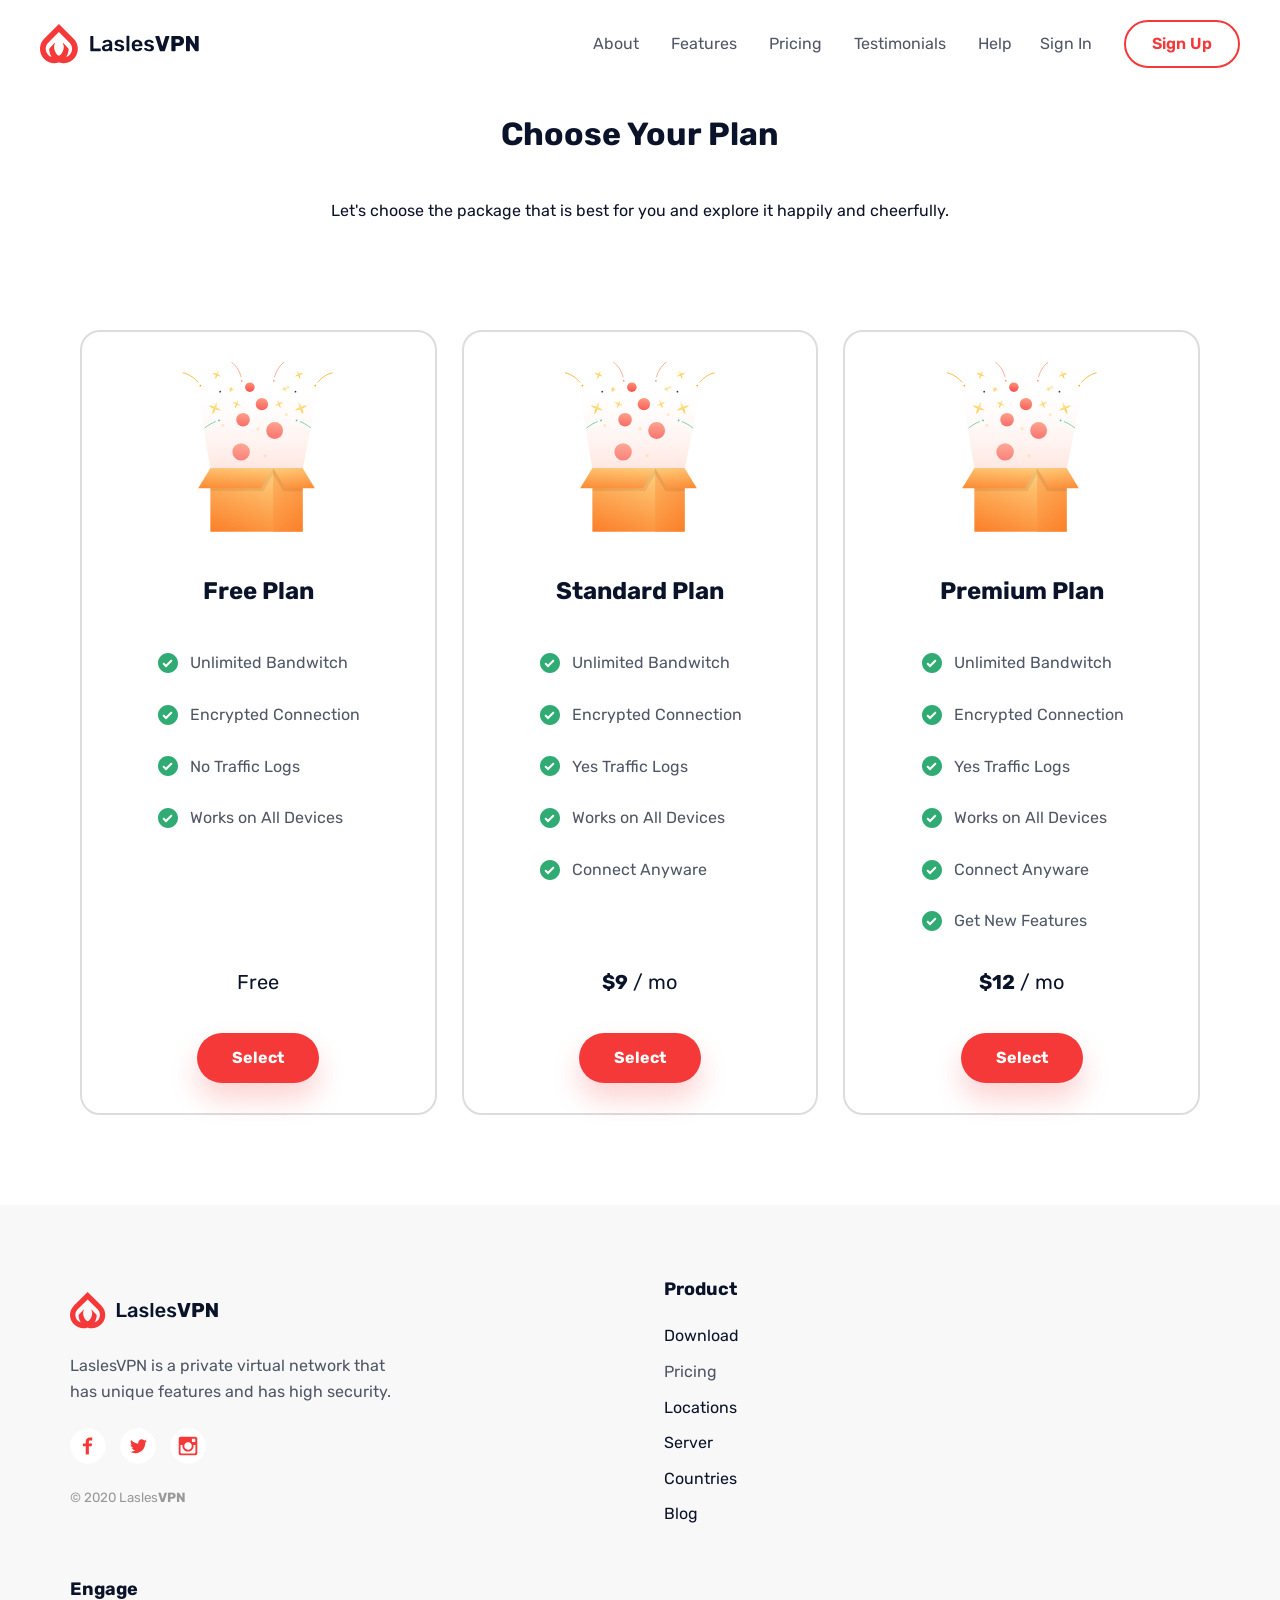
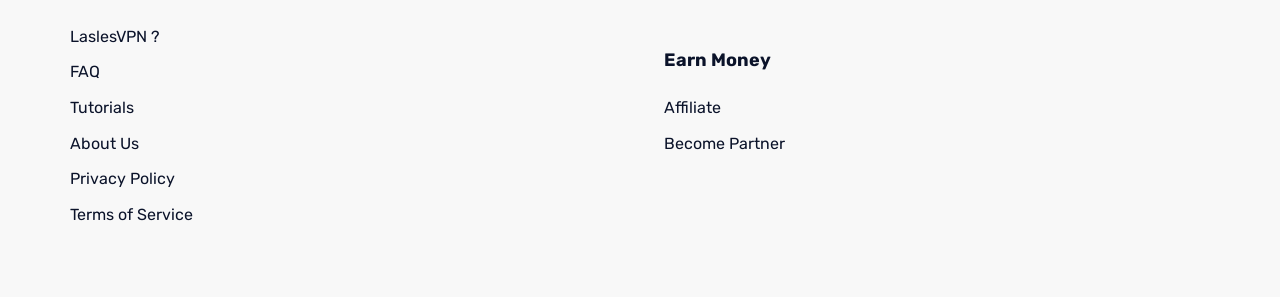
==== pricing.html @ acd6c8be "Finally done, and validated" ====
<!DOCTYPE html>
<html lang="en">

<head>
    <meta charset="UTF-8">
    <meta name="viewport" content="width=device-width, initial-scale=1.0">
    <title>Pricing - LaslesVPN</title>

    <link rel="preconnect" href="https://fonts.googleapis.com">
    <link rel="preconnect" href="https://fonts.gstatic.com" crossorigin>
    <link href="https://fonts.googleapis.com/css2?family=Open+Sans:ital,wght@0,300..800;1,300..800&family=Rubik:ital,wght@0,300..900;1,300..900&display=swap" rel="stylesheet">

    <link rel="stylesheet" href="styles/style.css">
</head>

<body>
<nav class="navigation" aria-label="Main navigation">
    <div class="interno">
      <a class="logo" aria-current="page" href="./index.html" aria-label="LaslesVPN home">
        <img src="./images/Logo.svg" alt="LaslesVPN logo" height="40">
      </a>

      <div class="principal">
        <ul class="links" aria-label="Website pages">
          <li><a class="disabled" href="#">About</a></li>
          <li><a class="disabled" href="#">Features</a></li>
          <li><a href="./pricing.html">Pricing</a></li>
          <li><a href="./testimonials.html">Testimonials</a></li>
          <li><a class="disabled" href="#">Help</a></li>
        </ul>

        <ul class="account" aria-label="Account links">
          <li><a class="disabled" href="#">Sign In</a></li>
          <li><a class="signup disabled" href="#">Sign Up</a></li>
        </ul>
      </div>
    </div>
  </nav>

    <!-- Header -->
    <header class="hero">
        <div class="width">
            <div class="copy">
                <h1>Choose Your Plan</h1>
                <p>Let's choose the package that is best for you and explore it happily and cheerfully.</p>
            </div>
        </div>
    </header>

    <!-- Pricing plans -->
    <main>

        <section class="plans width" aria-label="Available pricing plans">

            <div class="cards">

                <!-- Free Plan -->
                <article class="card" aria-labelledby="free-title">

                    <img class="picture" src="./images/Premium.svg"
                        alt="Illustration of an open box with fireworks">

                    <div class="copy">

                        <h2 id="free-title">Free Plan</h2>

                        <ul class="items" aria-label="Free plan features">
                            <li><img src="./images/check.svg" alt="" aria-hidden="true">Unlimited Bandwitch</li>
                            <li><img src="./images/check.svg" alt="" aria-hidden="true">Encrypted Connection</li>
                            <li><img src="./images/check.svg" alt="" aria-hidden="true">No Traffic Logs</li>
                            <li><img src="./images/check.svg" alt="" aria-hidden="true">Works on All Devices</li>
                        </ul>

                        <p class="price">Free</p>

                        <a href="https://unsplash.com/illustrations/man-sitting-on-chair-reading-newspaper-and-book-VMkhkmf66R4"
                            target="_blank"
                            rel="noopener noreferrer"
                            class="start"
                            aria-label="Select the Free Plan">
                            Select
                        </a>

                    </div>
                </article>

                <!-- Standard Plan -->
                <article class="card" aria-labelledby="standard-title">

                    <img class="picture" src="./images/Premium.svg"
                        alt="Illustration of an open box with fireworks">

                    <div class="copy">

                        <h2 id="standard-title">Standard Plan</h2>

                        <ul class="items" aria-label="Standard plan features">
                            <li><img src="./images/check.svg" alt="" aria-hidden="true">Unlimited Bandwitch</li>
                            <li><img src="./images/check.svg" alt="" aria-hidden="true">Encrypted Connection</li>
                            <li><img src="./images/check.svg" alt="" aria-hidden="true">Yes Traffic Logs</li>
                            <li><img src="./images/check.svg" alt="" aria-hidden="true">Works on All Devices</li>
                            <li><img src="./images/check.svg" alt="" aria-hidden="true">Connect Anyware</li>
                        </ul>

                        <p class="price"><strong>$9</strong> / mo</p>

                        <a href="https://unsplash.com/illustrations/man-sitting-on-chair-reading-newspaper-and-book-VMkhkmf66R4"
                            target="_blank"
                            rel="noopener noreferrer"
                            class="start"
                            aria-label="Select the Standard Plan">
                            Select
                        </a>

                    </div>
                </article>

                <!-- Premium Plan -->
                <article class="card" aria-labelledby="premium-title">

                    <img class="picture" src="./images/Premium.svg"
                        alt="Illustration of an open box with fireworks">

                    <div class="copy">

                        <h2 id="premium-title">Premium Plan</h2>

                        <ul class="items" aria-label="Premium plan features">
                            <li><img src="./images/check.svg" alt="" aria-hidden="true">Unlimited Bandwitch</li>
                            <li><img src="./images/check.svg" alt="" aria-hidden="true">Encrypted Connection</li>
                            <li><img src="./images/check.svg" alt="" aria-hidden="true">Yes Traffic Logs</li>
                            <li><img src="./images/check.svg" alt="" aria-hidden="true">Works on All Devices</li>
                            <li><img src="./images/check.svg" alt="" aria-hidden="true">Connect Anyware</li>
                            <li><img src="./images/check.svg" alt="" aria-hidden="true">Get New Features</li>
                        </ul>

                        <p class="price"><strong>$12</strong> / mo</p>

                        <a href="https://unsplash.com/illustrations/man-sitting-on-chair-reading-newspaper-and-book-VMkhkmf66R4"
                            target="_blank"
                            rel="noopener noreferrer"
                            class="start"
                            aria-label="Select the Premium Plan">
                            Select
                        </a>

                    </div>
                </article>

            </div>
        </section>

    </main>

    <!-- Footer -->
    <footer class="footer">

        <div class="width layout">

            <div class="about">

                <a href="./index.html" aria-label="LaslesVPN home">
                    <img class="footlogo" src="./images/Logo.svg" alt="LaslesVPN logo">
                </a>

                <p>
                    LaslesVPN is a private virtual network that has unique
                    features and has high security.
                </p>

                <nav class="social" aria-label="Social media links">

                    <a href="https://www.facebook.com/" aria-label="Facebook">
                        <img src="./images/Facebook.svg" alt="" aria-hidden="true">
                    </a>

                    <a href="https://x.com/?lang=es" aria-label="Twitter">
                        <img src="./images/Twitter.svg" alt="" aria-hidden="true">
                    </a>

                    <a href="https://www.instagram.com/" aria-label="Instagram">
                        <img src="./images/Instagram.svg" alt="" aria-hidden="true">
                    </a>

                </nav>

                <small>&copy; 2020 Lasles<strong>VPN</strong></small>

            </div>

            <div class="menu">
                <h2 id="product-title">Product</h2>

                <span class="disabled">Download</span>
                <a href="./pricing.html" aria-current="page">Pricing</a>
                <span class="disabled">Locations</span>
                <span class="disabled">Server</span>
                <span class="disabled">Countries</span>
                <span class="disabled">Blog</span>

            </div>

            <div class="menu">
                <h2 id="engage-title">Engage</h2>

                <span class="disabled">LaslesVPN ?</span>
                <span class="disabled">FAQ</span>
                <span class="disabled">Tutorials</span>
                <span class="disabled">About Us</span>
                <span class="disabled">Privacy Policy</span>
                <span class="disabled">Terms of Service</span>

            </div>

            <div class="menu">
                <h2 id="money-title">Earn Money</h2>

                <span class="disabled">Affiliate</span>
                <span class="disabled">Become Partner</span>

            </div>

        </div>

    </footer>

</body>
</html>
---- styles/style.css ----
:root {
  --text: #0b132a;
  --muted: #4f5665;
  --accent: #f53838;
  --pale: #f8f8f8;
  --white: #fff;
  --content-width: 1140px;
}
html{
  scroll-behavior: smooth;
}
* {
  box-sizing: border-box;
}

body {
  margin: 0;
  color: var(--text);
  background: var(--white);
  font-family: "Rubik", "Open Sans", sans-serif;
  line-height: 1.6;
}

img {
  display: block;
  max-width: 100%;
}

a {
  color: inherit;
  text-decoration: none;
}

button {
  font: inherit;
}

.width {
  width: min(var(--content-width), calc(100% - 48px));
  margin-inline: auto;
}

/******************************
          Nav
******************************/

.navigation {
  position: relative;
  z-index: 5;
  background: var(--white);
}

.interno {
  width: min(1200px, calc(100% - 48px));
  min-height: 88px;
  margin: 0 auto;
  display: flex;
  align-items: center;
  justify-content: space-between;
}

.logo img {
  width: auto;
}

.principal {
  display: flex;
  align-items: center;
  justify-content: space-between;
  gap: 28px;
}

.links, .account {
  display: flex;
  align-items: center;
  gap: 32px;
  padding: 0;
  margin: 0;
  list-style: none;
}

.links {
  margin-inline: auto;
}

.links a, .account a {
  color: var(--muted);
  transition: color .2s ease;
}

.links a:hover, .account a:hover {
  color: var(--accent);
}

.disabled {
  cursor: not-allowed;
}

.signup {
  display: inline-block;
  padding: 9px 26px;
  border: 2px solid var(--accent);
  border-radius: 30px;
  color: var(--accent) !important;
  font-weight: 600;
}

/******************************
          cabeza
******************************/
.cabeza {
  padding: 66px 0 54px;
}

.layout {
  display: grid;
  grid-template-columns: 1fr 1fr;
  align-items: center;
  gap: 48px;
}

.texto01 h1 {
  max-width: 560px;
  margin: 0;
  font-size: clamp(2.25rem, 4vw, 3.15rem);
  line-height: 1.35;
  font-weight: 500;
}

.texto01 p {
  margin: 28px 0;
}

.start {
  padding: 14px 48px;
  border: 0;
  border-radius: 10px;
  background: var(--accent);
  color: var(--white);
  font-weight: 700;
  box-shadow: 0 16px 28px rgba(245, 56, 56, .22);
  cursor: pointer;
}

.start:hover {
  background: #dc2929;
  transform:scale(1.1);
  transition:.5s;
}

.picture img {
  width: 100%;
}

/******************************
          Estatistics
******************************/

.stats {
  width: min(1040px, calc(100% - 48px));
  margin: 35px auto 95px;
}

.numbers {
  display: grid;
  grid-template-columns: repeat(3, 1fr);
  padding: 35px 20px;
  margin: 0;
  list-style: none;
  border-radius: 12px;
  box-shadow: 0 18px 45px rgba(13, 16, 37, .08);
}

.number {
  display: flex;
  align-items: center;
  justify-content: center;
  gap: 24px;
  padding: 8px 20px;
}

.number + .number {
  border-left: 2px solid #eee;
}

.number img {
  width: 48px;
  height: 48px;
  object-fit: contain;
}

.number h2 {
  margin: 0;
  font-size: 25px;
  line-height: 1.3;
}

.number p {
  margin: 3px 0 0;
  color: var(--muted);
}

/******************************
          Features
******************************/

.features {
  display: grid;
  grid-template-columns: 1fr 1fr;
  align-items: center;
  gap: 90px;
  padding-bottom: 100px;
}

.features h2 {
  max-width: 390px;
  margin: 0;
  font-size: 2rem;
  line-height: 1.4;
}

.items {
  display: grid;
  gap: 14px;
  padding: 0;
  margin: 0;
  list-style: none;
  color: var(--muted);
}

.items li {
  display: flex;
  align-items: center;
  gap: 12px;
}

.items img {
  width: 24px;
  height: 24px;
}
/******************************
          Network
******************************/

.network {
  display: flex;
  flex-direction: column;
  align-items: center;
  text-align: center;
  gap: 35px;
  padding-bottom: 100px;
}

.network .texto01 {
  max-width: 550px;
}

.network .picture {
  width: 100%;
}

.network .picture img {
  width: 100%;
  max-width: 1000px;
  margin: 0 auto;
}

.sponsors {
  display: flex;
  justify-content: center;
  align-items: center;
  width: 100%;
  padding: 40px 0;
}

.sponsors img {
  width: 100%;
  max-width: 1100px;
  height: auto;
  margin: 0 auto;
}

/******************************
          plans
******************************/
.plans {
    width: 100%;
    max-width: 1200px;
    margin: 50px auto;
    padding: 40px;
    background-color: #fff;
    border-radius: 30px;
    box-sizing: border-box;
}

/* Plans layout */
.cards {
    display: grid;
    grid-template-columns: repeat(3, 1fr);
    gap: 25px;
    align-items: stretch;
}

/* Individual plan cards */
.card {
    display: flex;
    flex-direction: column;
    align-items: center;
    padding: 30px 20px;
    border: 2px solid #dddddd;
    border-radius: 20px;
    box-sizing: border-box;
    text-align: center;
}

/* Plan illustration */
.picture {
    width: 100%;
    max-width: 150px;
    height: auto;
    margin-bottom: 20px;
}

/* Plan content */
.copy {
    display: flex;
    flex-direction: column;
    align-items: center;
    width: 100%;
    flex: 1;
}

/* Features list */
.items {
    list-style: none;
    padding: 0;
    margin: 20px 0;
    text-align: left;
}

.items li {
    display: flex;
    align-items: center;
    gap: 10px;
    margin-bottom: 12px;
}

/* Price */
.price {
    margin-top: auto;
    font-size: 20px;
}

/* Select button */
.start {
    display: inline-block;
    padding: 12px 35px;
    border-radius: 30px;
    text-decoration: none;
    margin-top: 15px;
}

.reviews {
    width: 100%;
    overflow: hidden;
}

.slides {
    display: flex;
    gap: 30px;
    overflow-x: auto;
    scroll-snap-type: x mandatory;
    scroll-behavior: smooth;
    scrollbar-width: none;
    padding: 10px 5px 20px;
}

.slides::-webkit-scrollbar {
    display: none;
}

.review {
    flex: 0 0 calc(50% - 15px);
    min-width: 0;
    box-sizing: border-box;
    padding: 30px;
    border: 2px solid #DDDDDD;
    border-radius: 30px;
    scroll-snap-align: start;
    background: #fff;
}

.review.active {
    border-color: #F53838;
}

.person {
    display: flex;
    align-items: center;
    gap: 15px;
    margin-bottom: 20px;
}

.avatar {
    width: 50px;
    height: 50px;
    border-radius: 50%;
    object-fit: cover;
}

.details {
    flex: 1;
}

.details h2 {
    font-size: 18px;
    margin: 0 0 5px;
}

.details p {
    font-size: 14px;
    color: #4F5665;
    margin: 0;
}

.rating {
    display: flex;
    align-items: center;
    gap: 8px;
}

.rating p {
    margin: 0;
}

.rating img {
    width: 16px;
}

.message {
    font-size: 16px;
    line-height: 1.7;
    color: #0B132A;
    margin: 0;
}
/******************************
          Pie
******************************/

.footer {
  padding: 70px 0;
  background: var(--pale);
}

.about p {
  max-width: 330px;
  margin: 24px 0;
  color: var(--muted);
}

.footlogo {
  width: 150px;
}

.social {
  display: flex;
  gap: 14px;
  margin: 20px 0;
}

.social a {
  display: block;
  width: 36px;
  height: 36px;
}

.social img {
  width: 100%;
  height: 100%;
}

.about small {
  color: #999;
}

.menu {
  display: flex;
  flex-direction: column;
  align-items: flex-start;
  gap: 10px;
}

.menu h2 {
  margin: 0 0 10px;
  font-size: 18px;
}

.menu a {
  color: var(--muted);
}

.menu a:hover {
  color: var(--accent);
}

/******************************
          Media Querie
******************************/

@media (max-width: 900px) {
  nav{
		padding:10px;
	}	
	.logo{
		background-color:transparent;
	}
	.logo img{
		width:65px;
	}
	nav .navigation{
		display: flex;
		justify-content: center;
		align-items: center;
	}
	nav ul{
		display:flex;
		justify-content:space-around;
		margin-left:50px;
	}
	nav a{
		padding-left:30px;
		padding-right:30px;
	}

  .interno {
    padding: 15px;
  }

  .principal {
    gap: 25px;
  }

  .links, .account {
    gap: 15px;
  }

  .panel {
    gap: 18px;
  }

  .links,.account {
    gap: 18px;
  }

  .layout {
    gap: 28px;
  }

  .features {
    gap: 45px;
  }

  .footer .layout {
    grid-template-columns: 1.5fr 1fr 1fr;
  }

  .about {
    grid-column: 1 / -1;
  }

  .cards {
    grid-template-columns: repeat(2, 1fr);
  }
}

@media (max-width: 620px) {

  .width,.interno, .stats {
    width: min(100% - 36px, var(--content-width));
  }

  .hero {
    padding-top: 38px;
  }

  .layout, .features {
    grid-template-columns: 1fr;
  }

  .texto01 {
    text-align: center;
  }

  .texto01 h1 {
    font-size: 2.1rem;
  }

  .hero .picture {
    grid-row: 1;
  }

  .stats {
    margin: 25px auto 65px;
  }

  .numbers {
    grid-template-columns: 1fr;
    padding: 18px;
  }

  .number {
    justify-content: flex-start;
    padding: 18px 12px;
  }

  .number + .number {
    border-left: 0;
    border-top: 1px solid #eee;
  }

  .features {
    gap: 35px;
    padding-bottom: 65px;
  }

  .features h2 {
    font-size: 1.75rem;
  }

  .slides {
    gap: 15px;
     display: flex;
    gap: 26px;
    overflow-x: auto;
    scroll-behavior: smooth;
    scroll-snap-type: x mandatory;
    scrollbar-width: none;
    padding: 10px 5px 20px;
  }

  .review {
    flex: 0 0 100%;
    padding: 25px;
  }

  .footer .layout {
    grid-template-columns: 1fr 1fr;
    gap: 35px 22px;
  }

  .about {
    grid-column: 1 / -1;
  }
  
  .plans {
    padding: 20px;
    margin: 20px auto;
  }

  .cards {
    grid-template-columns: 1fr;
  }

  .card {
    width: 100%;
  }
}
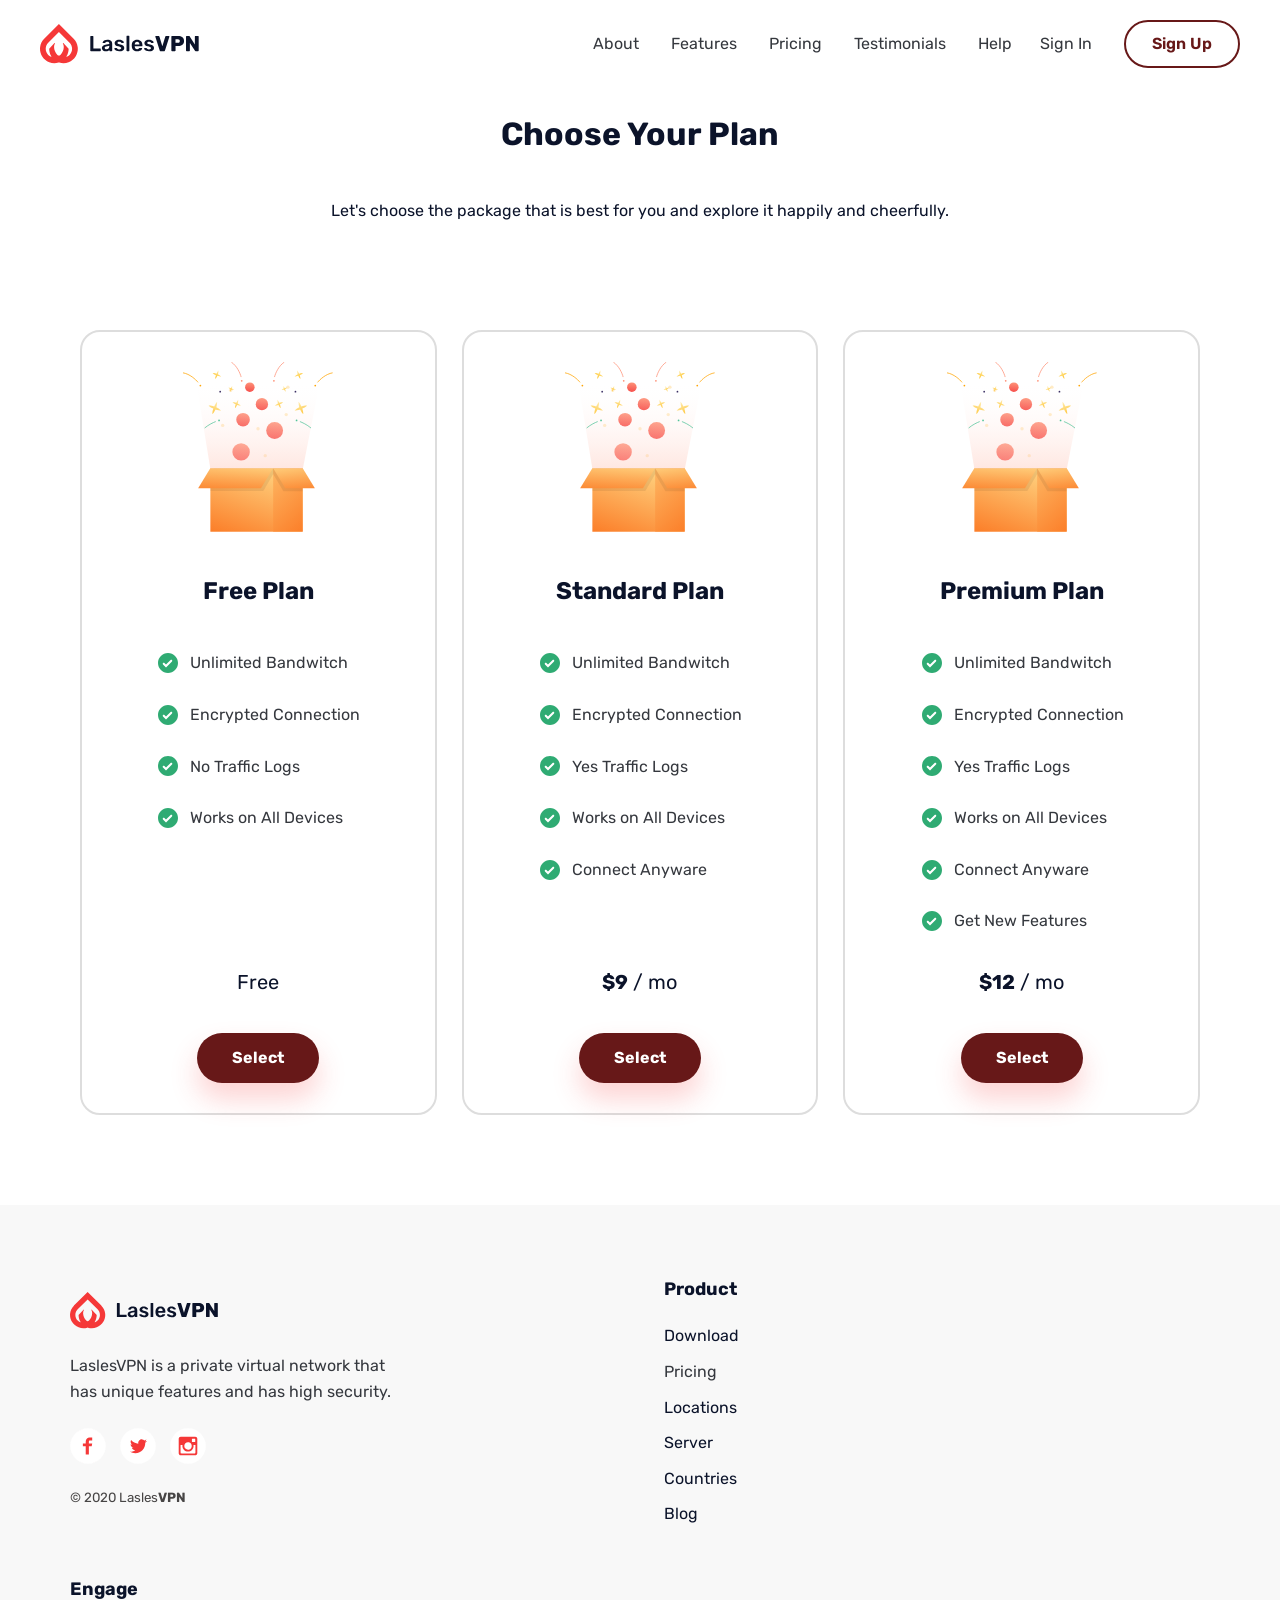
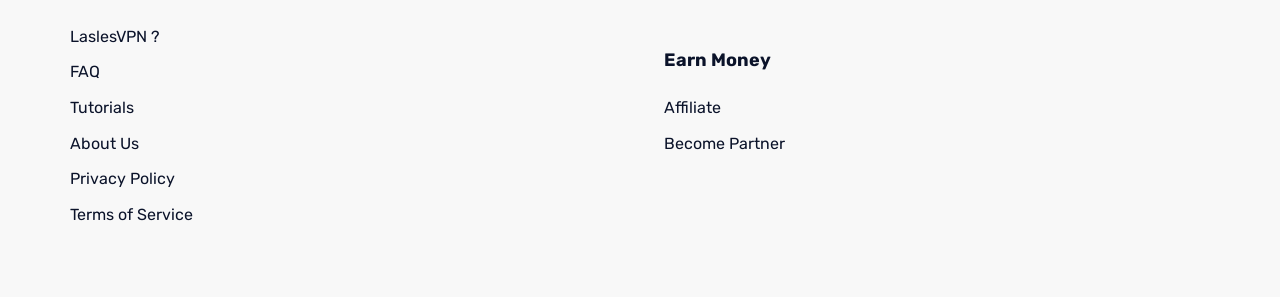
==== commit 74231741: "added more comments and a couple extra lines of code. also added the images of figma and a skip to m" ====
--- a/pricing.html
+++ b/pricing.html
@@ -37,7 +37,6 @@
     </div>
   </nav>
 
-    <!-- Header -->
     <header class="hero">
         <div class="width">
             <div class="copy">
@@ -47,14 +46,11 @@
         </div>
     </header>
 
-    <!-- Pricing plans -->
+
     <main>
-
         <section class="plans width" aria-label="Available pricing plans">
-
             <div class="cards">
-
-                <!-- Free Plan -->
+              
                 <article class="card" aria-labelledby="free-title">
 
                     <img class="picture" src="./images/Premium.svg"
@@ -73,27 +69,22 @@
 
                         <p class="price">Free</p>
 
-                        <a href="https://unsplash.com/illustrations/man-sitting-on-chair-reading-newspaper-and-book-VMkhkmf66R4"
+                        <a href="https://www.figma.com/design/fHip5a6C6ppIEnrxBz8uEq/FREEBIES-Landingpage-LaslesVPN--Community-?node-id=1-42&t=1ersn0eN70R41qM2-0"
                             target="_blank"
                             rel="noopener noreferrer"
                             class="start"
                             aria-label="Select the Free Plan">
                             Select
                         </a>
-
                     </div>
                 </article>
 
-                <!-- Standard Plan -->
+               
                 <article class="card" aria-labelledby="standard-title">
-
                     <img class="picture" src="./images/Premium.svg"
                         alt="Illustration of an open box with fireworks">
-
                     <div class="copy">
-
                         <h2 id="standard-title">Standard Plan</h2>
-
                         <ul class="items" aria-label="Standard plan features">
                             <li><img src="./images/check.svg" alt="" aria-hidden="true">Unlimited Bandwitch</li>
                             <li><img src="./images/check.svg" alt="" aria-hidden="true">Encrypted Connection</li>
@@ -101,30 +92,29 @@
                             <li><img src="./images/check.svg" alt="" aria-hidden="true">Works on All Devices</li>
                             <li><img src="./images/check.svg" alt="" aria-hidden="true">Connect Anyware</li>
                         </ul>
-
+<!--Strong means bold-->
                         <p class="price"><strong>$9</strong> / mo</p>
-
-                        <a href="https://unsplash.com/illustrations/man-sitting-on-chair-reading-newspaper-and-book-VMkhkmf66R4"
+                        <a href="https://www.figma.com/design/fHip5a6C6ppIEnrxBz8uEq/FREEBIES-Landingpage-LaslesVPN--Community-?node-id=1-39&t=1ersn0eN70R41qM2-0"
                             target="_blank"
                             rel="noopener noreferrer"
                             class="start"
                             aria-label="Select the Standard Plan">
                             Select
                         </a>
-
                     </div>
                 </article>
 
-                <!-- Premium Plan -->
+<!-- In my bootstrap version I used cards just like we did in class, I had a terrible time since I was not able to make them behave the right way
+ However, it was close to what I wanted it to be.-->
+
+ <!--In this version I used ul/li and a bunch of divs to make it look the same as the images. However, I do not have the arrouse not the portion that 
+ shows what comment you are on. I thought of a way of maybe doing the arrows. By downloading the graphic and then using that. However, I have spent to much time in this
+ assignment and I wasted way more time figuring out bootstrap-->
                 <article class="card" aria-labelledby="premium-title">
-
                     <img class="picture" src="./images/Premium.svg"
                         alt="Illustration of an open box with fireworks">
-
                     <div class="copy">
-
                         <h2 id="premium-title">Premium Plan</h2>
-
                         <ul class="items" aria-label="Premium plan features">
                             <li><img src="./images/check.svg" alt="" aria-hidden="true">Unlimited Bandwitch</li>
                             <li><img src="./images/check.svg" alt="" aria-hidden="true">Encrypted Connection</li>
@@ -136,23 +126,13 @@
 
                         <p class="price"><strong>$12</strong> / mo</p>
 
-                        <a href="https://unsplash.com/illustrations/man-sitting-on-chair-reading-newspaper-and-book-VMkhkmf66R4"
-                            target="_blank"
-                            rel="noopener noreferrer"
-                            class="start"
-                            aria-label="Select the Premium Plan">
-                            Select
-                        </a>
-
+                        <a href="https://www.figma.com/design/fHip5a6C6ppIEnrxBz8uEq/FREEBIES-Landingpage-LaslesVPN--Community-?node-id=1-36&t=1ersn0eN70R41qM2-0" target="_blank" rel="noopener noreferrer" class="start" aria-label="Select the Premium Plan"> Select</a>
                     </div>
                 </article>
-
             </div>
         </section>
-
     </main>
 
-    <!-- Footer -->
     <footer class="footer">
 
         <div class="width layout">
@@ -181,11 +161,8 @@
                     <a href="https://www.instagram.com/" aria-label="Instagram">
                         <img src="./images/Instagram.svg" alt="" aria-hidden="true">
                     </a>
-
                 </nav>
-
                 <small>&copy; 2020 Lasles<strong>VPN</strong></small>
-
             </div>
 
             <div class="menu">
@@ -197,7 +174,6 @@
                 <span class="disabled">Server</span>
                 <span class="disabled">Countries</span>
                 <span class="disabled">Blog</span>
-
             </div>
 
             <div class="menu">
@@ -209,20 +185,14 @@
                 <span class="disabled">About Us</span>
                 <span class="disabled">Privacy Policy</span>
                 <span class="disabled">Terms of Service</span>
-
             </div>
 
             <div class="menu">
                 <h2 id="money-title">Earn Money</h2>
-
                 <span class="disabled">Affiliate</span>
                 <span class="disabled">Become Partner</span>
-
             </div>
-
         </div>
-
     </footer>
-
 </body>
 </html>
--- a/styles/style.css
+++ b/styles/style.css
@@ -1,16 +1,30 @@
+/******************************
+          Basic Settings
+******************************/
+html{
+  scroll-behavior: smooth;
+}
+.skip-link {
+            background-color: black;
+            color:#ffffff;
+            padding: 8px 16px;
+            position: absolute;
+            top: -999px;
+            left: -999px;
+            z-index: 1000;
+        }
+
+        .skip-link:focus {
+            top:0;
+            left:0;
+        }
 :root {
   --text: #0b132a;
-  --muted: #4f5665;
-  --accent: #f53838;
+  --muted: #35383e;
+  --accent: #671818;
   --pale: #f8f8f8;
   --white: #fff;
   --content-width: 1140px;
-}
-html{
-  scroll-behavior: smooth;
-}
-* {
-  box-sizing: border-box;
 }
 
 body {
@@ -50,6 +64,10 @@
   background: var(--white);
 }
 
+.gordo:hover {
+  transform:scale(1.1);
+  transition:.5s;
+}
 .interno {
   width: min(1200px, calc(100% - 48px));
   min-height: 88px;
@@ -239,7 +257,7 @@
   height: 24px;
 }
 /******************************
-          Network
+          Network Section
 ******************************/
 
 .network {
@@ -281,7 +299,7 @@
 }
 
 /******************************
-          plans
+          Plans Page
 ******************************/
 .plans {
     width: 100%;
@@ -391,7 +409,7 @@
 }
 
 .review.active {
-    border-color: #F53838;
+    border-color: #9f1515;
 }
 
 .person {
@@ -444,7 +462,7 @@
     margin: 0;
 }
 /******************************
-          Pie
+          Pie de pagina
 ******************************/
 
 .footer {
@@ -480,7 +498,7 @@
 }
 
 .about small {
-  color: #999;
+  color: #474545;
 }
 
 .menu {
@@ -506,31 +524,48 @@
 /******************************
           Media Querie
 ******************************/
+/****************
+    Tablet
+*****************/
 
 @media (max-width: 900px) {
-  nav{
-		padding:10px;
-	}	
-	.logo{
-		background-color:transparent;
-	}
-	.logo img{
-		width:65px;
-	}
-	nav .navigation{
-		display: flex;
-		justify-content: center;
-		align-items: center;
-	}
-	nav ul{
-		display:flex;
-		justify-content:space-around;
-		margin-left:50px;
-	}
-	nav a{
-		padding-left:30px;
-		padding-right:30px;
-	}
+  nav {
+    padding: 10px;
+  }
+
+  nav .navigation {
+    display: flex;
+    flex-direction: column;
+    justify-content: center;
+    align-items: center;
+    gap: 15px;
+  }
+
+  .logo {
+    background-color: transparent;
+  }
+
+  .logo img {
+    width: 65px;
+  }
+
+  nav ul {
+    display: flex;
+    flex-direction: column;
+    align-items: center;
+    justify-content: center;
+    margin-left: 0;
+    padding: 0;
+    gap: 10px;
+  }
+
+  nav li {
+    list-style: none;
+  }
+
+  nav a {
+    padding: 10px 20px;
+  }
 
   .interno {
     padding: 15px;
@@ -541,17 +576,13 @@
   }
 
   .links, .account {
-    gap: 15px;
+    gap: 18px;
   }
 
   .panel {
     gap: 18px;
   }
 
-  .links,.account {
-    gap: 18px;
-  }
-
   .layout {
     gap: 28px;
   }
@@ -573,6 +604,9 @@
   }
 }
 
+/****************
+    Mobile
+*****************/
 @media (max-width: 620px) {
 
   .width,.interno, .stats {
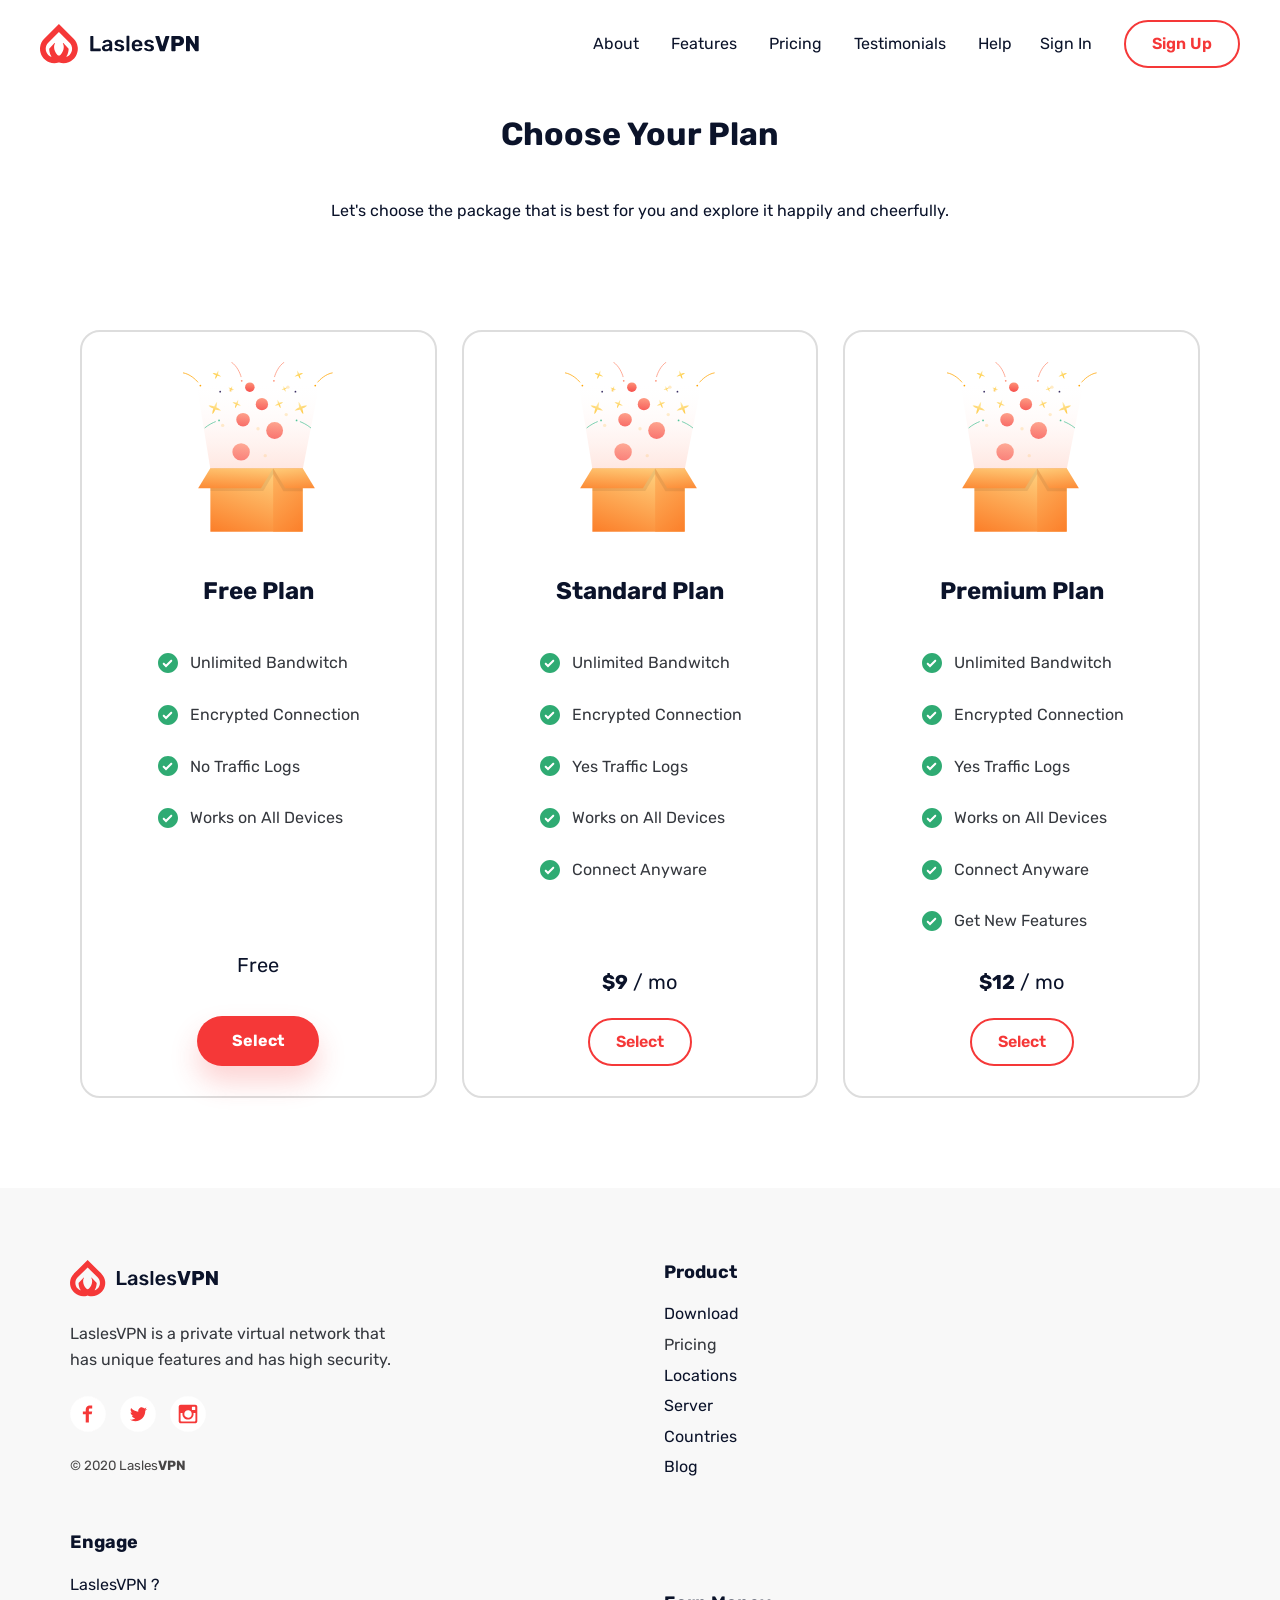
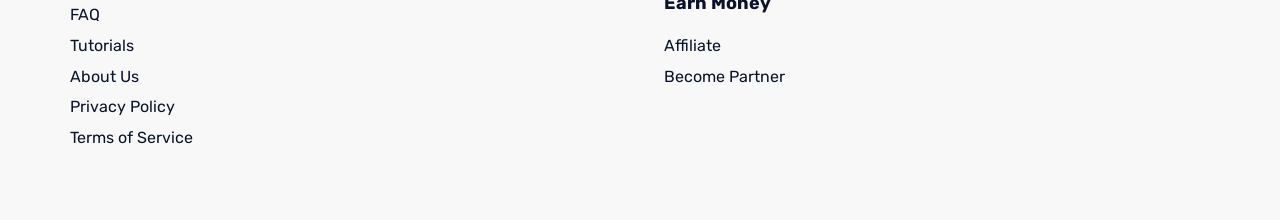
==== commit 1808952c: "final comments added" ====
--- a/pricing.html
+++ b/pricing.html
@@ -5,21 +5,21 @@
     <meta charset="UTF-8">
     <meta name="viewport" content="width=device-width, initial-scale=1.0">
     <title>Pricing - LaslesVPN</title>
-
+<!--Same as landing page, font links, followes by stylesheet-->
     <link rel="preconnect" href="https://fonts.googleapis.com">
     <link rel="preconnect" href="https://fonts.gstatic.com" crossorigin>
     <link href="https://fonts.googleapis.com/css2?family=Open+Sans:ital,wght@0,300..800;1,300..800&family=Rubik:ital,wght@0,300..900;1,300..900&display=swap" rel="stylesheet">
-
     <link rel="stylesheet" href="styles/style.css">
 </head>
 
+<!--I didnt add a skip button in this page because is just small and eveyrhting fits inside the screen-->
 <body>
+    <!--nav similar to the landing page-->
 <nav class="navigation" aria-label="Main navigation">
     <div class="interno">
       <a class="logo" aria-current="page" href="./index.html" aria-label="LaslesVPN home">
         <img src="./images/Logo.svg" alt="LaslesVPN logo" height="40">
       </a>
-
       <div class="principal">
         <ul class="links" aria-label="Website pages">
           <li><a class="disabled" href="#">About</a></li>
@@ -28,7 +28,6 @@
           <li><a href="./testimonials.html">Testimonials</a></li>
           <li><a class="disabled" href="#">Help</a></li>
         </ul>
-
         <ul class="account" aria-label="Account links">
           <li><a class="disabled" href="#">Sign In</a></li>
           <li><a class="signup disabled" href="#">Sign Up</a></li>
@@ -36,7 +35,7 @@
       </div>
     </div>
   </nav>
-
+<!--same structure as landing-->
     <header class="hero">
         <div class="width">
             <div class="copy">
@@ -45,41 +44,38 @@
             </div>
         </div>
     </header>
+<!-- In my bootstrap version I used cards just like we did in class, I had a terrible time since I was not able to make them behave the right way
+ However, it was close to what I wanted it to be.-->
 
-
+ <!--In this version I used ul/li and a bunch of divs to make it look the same as the images. However, I do not have the arrouse not the portion that 
+ shows what comment you are on. I thought of a way of maybe doing the arrows. By downloading the graphic and then using that. However, I have spent to much time in this
+ assignment and I wasted way more time figuring out bootstrap-->
     <main>
+        <!--my cards -->
         <section class="plans width" aria-label="Available pricing plans">
             <div class="cards">
-              
                 <article class="card" aria-labelledby="free-title">
-
+                    <!--image for card-->
                     <img class="picture" src="./images/Premium.svg"
                         alt="Illustration of an open box with fireworks">
-
+                        <!--made one section image, then text. I took the checks from the landing page figma-->
                     <div class="copy">
-
                         <h2 id="free-title">Free Plan</h2>
-
                         <ul class="items" aria-label="Free plan features">
                             <li><img src="./images/check.svg" alt="" aria-hidden="true">Unlimited Bandwitch</li>
                             <li><img src="./images/check.svg" alt="" aria-hidden="true">Encrypted Connection</li>
                             <li><img src="./images/check.svg" alt="" aria-hidden="true">No Traffic Logs</li>
                             <li><img src="./images/check.svg" alt="" aria-hidden="true">Works on All Devices</li>
                         </ul>
-
+                        <!--made the buttons take you to the figma example where the prices are-->
                         <p class="price">Free</p>
-
-                        <a href="https://www.figma.com/design/fHip5a6C6ppIEnrxBz8uEq/FREEBIES-Landingpage-LaslesVPN--Community-?node-id=1-42&t=1ersn0eN70R41qM2-0"
-                            target="_blank"
-                            rel="noopener noreferrer"
-                            class="start"
-                            aria-label="Select the Free Plan">
+                        <!--all prices are link, open in new tab, followed by rel that is supposed to follow target, my class and aria-->
+                        <a href="https://www.figma.com/design/fHip5a6C6ppIEnrxBz8uEq/FREEBIES-Landingpage-LaslesVPN--Community-?node-id=1-42&t=1ersn0eN70R41qM2-0" target="_blank"  rel="noopener noreferrer" class="start" aria-label="Select the Free Plan">
                             Select
                         </a>
                     </div>
                 </article>
-
-               
+                <!--second box-->
                 <article class="card" aria-labelledby="standard-title">
                     <img class="picture" src="./images/Premium.svg"
                         alt="Illustration of an open box with fireworks">
@@ -92,24 +88,15 @@
                             <li><img src="./images/check.svg" alt="" aria-hidden="true">Works on All Devices</li>
                             <li><img src="./images/check.svg" alt="" aria-hidden="true">Connect Anyware</li>
                         </ul>
-<!--Strong means bold-->
+                        <!--Strong means bold-->
                         <p class="price"><strong>$9</strong> / mo</p>
-                        <a href="https://www.figma.com/design/fHip5a6C6ppIEnrxBz8uEq/FREEBIES-Landingpage-LaslesVPN--Community-?node-id=1-39&t=1ersn0eN70R41qM2-0"
-                            target="_blank"
-                            rel="noopener noreferrer"
-                            class="start"
-                            aria-label="Select the Standard Plan">
+                        <!--big link for button-->
+                        <a href="https://www.figma.com/design/fHip5a6C6ppIEnrxBz8uEq/FREEBIES-Landingpage-LaslesVPN--Community-?node-id=1-39&t=1ersn0eN70R41qM2-0" target="_blank" rel="noopener noreferrer" class="signup" aria-label="Select the Standard Plan">
                             Select
                         </a>
                     </div>
                 </article>
-
-<!-- In my bootstrap version I used cards just like we did in class, I had a terrible time since I was not able to make them behave the right way
- However, it was close to what I wanted it to be.-->
-
- <!--In this version I used ul/li and a bunch of divs to make it look the same as the images. However, I do not have the arrouse not the portion that 
- shows what comment you are on. I thought of a way of maybe doing the arrows. By downloading the graphic and then using that. However, I have spent to much time in this
- assignment and I wasted way more time figuring out bootstrap-->
+                <!--third box-->
                 <article class="card" aria-labelledby="premium-title">
                     <img class="picture" src="./images/Premium.svg"
                         alt="Illustration of an open box with fireworks">
@@ -123,51 +110,40 @@
                             <li><img src="./images/check.svg" alt="" aria-hidden="true">Connect Anyware</li>
                             <li><img src="./images/check.svg" alt="" aria-hidden="true">Get New Features</li>
                         </ul>
-
                         <p class="price"><strong>$12</strong> / mo</p>
-
-                        <a href="https://www.figma.com/design/fHip5a6C6ppIEnrxBz8uEq/FREEBIES-Landingpage-LaslesVPN--Community-?node-id=1-36&t=1ersn0eN70R41qM2-0" target="_blank" rel="noopener noreferrer" class="start" aria-label="Select the Premium Plan"> Select</a>
+                        <!--link-->
+                        <a href="https://www.figma.com/design/fHip5a6C6ppIEnrxBz8uEq/FREEBIES-Landingpage-LaslesVPN--Community-?node-id=1-36&t=1ersn0eN70R41qM2-0" target="_blank" rel="noopener noreferrer" class="signup" aria-label="Select the Premium Plan"> Select</a>
                     </div>
                 </article>
             </div>
         </section>
     </main>
-
+    <!--footer similar to landing-->
     <footer class="footer">
-
         <div class="width layout">
-
             <div class="about">
-
                 <a href="./index.html" aria-label="LaslesVPN home">
                     <img class="footlogo" src="./images/Logo.svg" alt="LaslesVPN logo">
                 </a>
-
                 <p>
                     LaslesVPN is a private virtual network that has unique
                     features and has high security.
                 </p>
-
                 <nav class="social" aria-label="Social media links">
-
                     <a href="https://www.facebook.com/" aria-label="Facebook">
                         <img src="./images/Facebook.svg" alt="" aria-hidden="true">
                     </a>
-
                     <a href="https://x.com/?lang=es" aria-label="Twitter">
                         <img src="./images/Twitter.svg" alt="" aria-hidden="true">
                     </a>
-
                     <a href="https://www.instagram.com/" aria-label="Instagram">
                         <img src="./images/Instagram.svg" alt="" aria-hidden="true">
                     </a>
                 </nav>
                 <small>&copy; 2020 Lasles<strong>VPN</strong></small>
             </div>
-
             <div class="menu">
                 <h2 id="product-title">Product</h2>
-
                 <span class="disabled">Download</span>
                 <a href="./pricing.html" aria-current="page">Pricing</a>
                 <span class="disabled">Locations</span>
@@ -175,10 +151,8 @@
                 <span class="disabled">Countries</span>
                 <span class="disabled">Blog</span>
             </div>
-
             <div class="menu">
                 <h2 id="engage-title">Engage</h2>
-
                 <span class="disabled">LaslesVPN ?</span>
                 <span class="disabled">FAQ</span>
                 <span class="disabled">Tutorials</span>
@@ -186,7 +160,6 @@
                 <span class="disabled">Privacy Policy</span>
                 <span class="disabled">Terms of Service</span>
             </div>
-
             <div class="menu">
                 <h2 id="money-title">Earn Money</h2>
                 <span class="disabled">Affiliate</span>
--- a/styles/style.css
+++ b/styles/style.css
@@ -1,40 +1,44 @@
 /******************************
           Basic Settings
 ******************************/
+/*css for basic html*/
 html{
   scroll-behavior: smooth;
 }
+/*skips to main content*/
 .skip-link {
-            background-color: black;
-            color:#ffffff;
-            padding: 8px 16px;
-            position: absolute;
-            top: -999px;
-            left: -999px;
-            z-index: 1000;
-        }
-
-        .skip-link:focus {
-            top:0;
-            left:0;
-        }
+  background-color: #F53838;
+  color:black;
+  padding: 8px 16px;
+  position: absolute;
+  top: -999px;
+  left: -999px;
+  z-index: 1000;
+}
+/*Where skip appears*/
+.skip-link:focus {
+  top:0;
+  left:0;
+}
+/*colour pallete for the website, a friend told me this could make my life easier*/
 :root {
   --text: #0b132a;
   --muted: #35383e;
-  --accent: #671818;
+  --accent: #F53838;
   --pale: #f8f8f8;
   --white: #fff;
   --content-width: 1140px;
 }
-
+/*typography and how it aligns in website within its box*/
 body {
   margin: 0;
+  /*var helps select the pallet colours*/
   color: var(--text);
   background: var(--white);
   font-family: "Rubik", "Open Sans", sans-serif;
   line-height: 1.6;
 }
-
+/*how images extends*/
 img {
   display: block;
   max-width: 100%;
@@ -44,11 +48,12 @@
   color: inherit;
   text-decoration: none;
 }
-
+/*button colours*/
 button {
   font: inherit;
 }
-
+/*organization within margin, we learned this in first semester and a friend helped me use the calc, instead of using specific measurements. I understand that from 
+100% it takes off 48 px*/
 .width {
   width: min(var(--content-width), calc(100% - 48px));
   margin-inline: auto;
@@ -57,18 +62,20 @@
 /******************************
           Nav
 ******************************/
-
+/*nav background and its orientation*/
 .navigation {
   position: relative;
   z-index: 5;
   background: var(--white);
 }
-
+/*animation for navigation, makes the colour change to, that second one was a happy accident*/
 .gordo:hover {
   transform:scale(1.1);
   transition:.5s;
 }
+/*guts of the bar, how it is organized within that box*/
 .interno {
+  /*media querie but outside of using media querie*/
   width: min(1200px, calc(100% - 48px));
   min-height: 88px;
   margin: 0 auto;
@@ -76,18 +83,18 @@
   align-items: center;
   justify-content: space-between;
 }
-
+/*the behaviour of the logo*/
 .logo img {
   width: auto;
 }
-
-.principal {
+/*the navigation links that are supposed to be in the center, of the nav bar overall, instead they are just in the center of their own box*/
+/*added nav didnt help in anything*/.principal {
   display: flex;
   align-items: center;
   justify-content: space-between;
   gap: 28px;
 }
-
+/*the sign up and sign in box organiztion*/
 .links, .account {
   display: flex;
   align-items: center;
@@ -102,23 +109,20 @@
 }
 
 .links a, .account a {
-  color: var(--muted);
   transition: color .2s ease;
 }
-
-.links a:hover, .account a:hover {
-  color: var(--accent);
-}
-
+/*makes it so that user can't click the link, i was using bootstrap at first and i had it so that professor could clikc the buttons that take you to specific location
+but since we are not allowed to used bootstrap, i search how to accomplish the samething using css*/
 .disabled {
   cursor: not-allowed;
 }
-
+/*sign up button length, colour and border*/
 .signup {
   display: inline-block;
   padding: 9px 26px;
   border: 2px solid var(--accent);
   border-radius: 30px;
+  /*forces colour*/
   color: var(--accent) !important;
   font-weight: 600;
 }
@@ -126,17 +130,18 @@
 /******************************
           cabeza
 ******************************/
+/*landing page header*/
 .cabeza {
   padding: 66px 0 54px;
 }
-
+/*grid for 2 columns*/
 .layout {
   display: grid;
   grid-template-columns: 1fr 1fr;
   align-items: center;
   gap: 48px;
 }
-
+/*font organizes automatically*/
 .texto01 h1 {
   max-width: 560px;
   margin: 0;
@@ -148,7 +153,7 @@
 .texto01 p {
   margin: 28px 0;
 }
-
+/*button shadows and how it interacts */
 .start {
   padding: 14px 48px;
   border: 0;
@@ -159,13 +164,13 @@
   box-shadow: 0 16px 28px rgba(245, 56, 56, .22);
   cursor: pointer;
 }
-
+/*hover state*/
 .start:hover {
   background: #dc2929;
   transform:scale(1.1);
   transition:.5s;
 }
-
+/*boxes for pricing*/
 .picture img {
   width: 100%;
 }
@@ -173,12 +178,12 @@
 /******************************
           Estatistics
 ******************************/
-
+/*media querie outside of media querie*/
 .stats {
   width: min(1040px, calc(100% - 48px));
   margin: 35px auto 95px;
 }
-
+/*grid, columsn and numbers for the numbers in landing page*/
 .numbers {
   display: grid;
   grid-template-columns: repeat(3, 1fr);
@@ -188,7 +193,7 @@
   border-radius: 12px;
   box-shadow: 0 18px 45px rgba(13, 16, 37, .08);
 }
-
+/*helps organize the text within the box*/
 .number {
   display: flex;
   align-items: center;
@@ -196,11 +201,11 @@
   gap: 24px;
   padding: 8px 20px;
 }
-
+/*line in between*/
 .number + .number {
   border-left: 2px solid #eee;
 }
-
+/*image*/
 .number img {
   width: 48px;
   height: 48px;
@@ -212,7 +217,7 @@
   font-size: 25px;
   line-height: 1.3;
 }
-
+/*colour*/
 .number p {
   margin: 3px 0 0;
   color: var(--muted);
@@ -221,7 +226,7 @@
 /******************************
           Features
 ******************************/
-
+/*landing page section of features, organized in two columns*/
 .features {
   display: grid;
   grid-template-columns: 1fr 1fr;
@@ -229,14 +234,14 @@
   gap: 90px;
   padding-bottom: 100px;
 }
-
+/*title*/
 .features h2 {
   max-width: 390px;
   margin: 0;
   font-size: 2rem;
   line-height: 1.4;
 }
-
+/*items organization*/
 .items {
   display: grid;
   gap: 14px;
@@ -259,7 +264,7 @@
 /******************************
           Network Section
 ******************************/
-
+/*globe section makes everything into one column*/
 .network {
   display: flex;
   flex-direction: column;
@@ -282,7 +287,8 @@
   max-width: 1000px;
   margin: 0 auto;
 }
-
+/*sponsor section, I had the great idea of animation sponsor and its colours, but due to time i was not able to do so. I looked on the svg file to rename and animate, but it
+was a lot of work and got overwhelmed*/
 .sponsors {
   display: flex;
   justify-content: center;
@@ -301,6 +307,7 @@
 /******************************
           Plans Page
 ******************************/
+/*plans section orgnized adn centered*/
 .plans {
     width: 100%;
     max-width: 1200px;
@@ -311,7 +318,7 @@
     box-sizing: border-box;
 }
 
-/* Plans layout */
+/* Plans layout with 3 columns and stretch as much as it wants*/
 .cards {
     display: grid;
     grid-template-columns: repeat(3, 1fr);
@@ -319,7 +326,7 @@
     align-items: stretch;
 }
 
-/* Individual plan cards */
+/* specific card organization with its flex for it to be all in one column */
 .card {
     display: flex;
     flex-direction: column;
@@ -331,7 +338,7 @@
     text-align: center;
 }
 
-/* Plan illustration */
+/* box settings */
 .picture {
     width: 100%;
     max-width: 150px;
@@ -339,7 +346,7 @@
     margin-bottom: 20px;
 }
 
-/* Plan content */
+/* text organization */
 .copy {
     display: flex;
     flex-direction: column;
@@ -348,7 +355,7 @@
     flex: 1;
 }
 
-/* Features list */
+/*organizes the boxes*/
 .items {
     list-style: none;
     padding: 0;
@@ -363,13 +370,12 @@
     margin-bottom: 12px;
 }
 
-/* Price */
 .price {
     margin-top: auto;
     font-size: 20px;
 }
 
-/* Select button */
+/* size and style of button in full red */
 .start {
     display: inline-block;
     padding: 12px 35px;
@@ -377,26 +383,12 @@
     text-decoration: none;
     margin-top: 15px;
 }
-
-.reviews {
+/*center adn tiny box*/
+.review {
     width: 100%;
-    overflow: hidden;
-}
-
-.slides {
-    display: flex;
-    gap: 30px;
-    overflow-x: auto;
-    scroll-snap-type: x mandatory;
-    scroll-behavior: smooth;
-    scrollbar-width: none;
-    padding: 10px 5px 20px;
-}
-
-.slides::-webkit-scrollbar {
-    display: none;
-}
-
+
+}
+/*overall organziation of its insides*/
 .review {
     flex: 0 0 calc(50% - 15px);
     min-width: 0;
@@ -407,25 +399,21 @@
     scroll-snap-align: start;
     background: #fff;
 }
-
-.review.active {
-    border-color: #9f1515;
-}
-
+/*information about the comment*/
 .person {
     display: flex;
     align-items: center;
     gap: 15px;
     margin-bottom: 20px;
 }
-
+/*img style of review*/
 .avatar {
     width: 50px;
     height: 50px;
     border-radius: 50%;
     object-fit: cover;
 }
-
+/*organization and styiling of text, where it will appear*/
 .details {
     flex: 1;
 }
@@ -440,7 +428,7 @@
     color: #4F5665;
     margin: 0;
 }
-
+/*star interaction*/
 .rating {
     display: flex;
     align-items: center;
@@ -464,6 +452,7 @@
 /******************************
           Pie de pagina
 ******************************/
+/*footer organization*/
 
 .footer {
   padding: 70px 0;
@@ -479,7 +468,7 @@
 .footlogo {
   width: 150px;
 }
-
+/*social media behaviour*/
 .social {
   display: flex;
   gap: 14px;
@@ -496,27 +485,27 @@
   width: 100%;
   height: 100%;
 }
-
+/*watermark and copy authority*/
 .about small {
   color: #474545;
 }
-
+/*menu styling for all menus at the footer*/
 .menu {
   display: flex;
   flex-direction: column;
   align-items: flex-start;
-  gap: 10px;
+  gap: 5px;
 }
 
 .menu h2 {
   margin: 0 0 10px;
   font-size: 18px;
 }
-
+/*colour of a*/
 .menu a {
   color: var(--muted);
 }
-
+/*colour of hover*/
 .menu a:hover {
   color: var(--accent);
 }
@@ -532,8 +521,8 @@
   nav {
     padding: 10px;
   }
-
-  nav .navigation {
+/*how nav will look for tablet*/
+  nav {
     display: flex;
     flex-direction: column;
     justify-content: center;
@@ -559,10 +548,6 @@
     gap: 10px;
   }
 
-  nav li {
-    list-style: none;
-  }
-
   nav a {
     padding: 10px 20px;
   }
@@ -607,8 +592,8 @@
 /****************
     Mobile
 *****************/
-@media (max-width: 620px) {
-
+/*styling of mobile */
+@media (max-width: 900px) {
   .width,.interno, .stats {
     width: min(100% - 36px, var(--content-width));
   }
